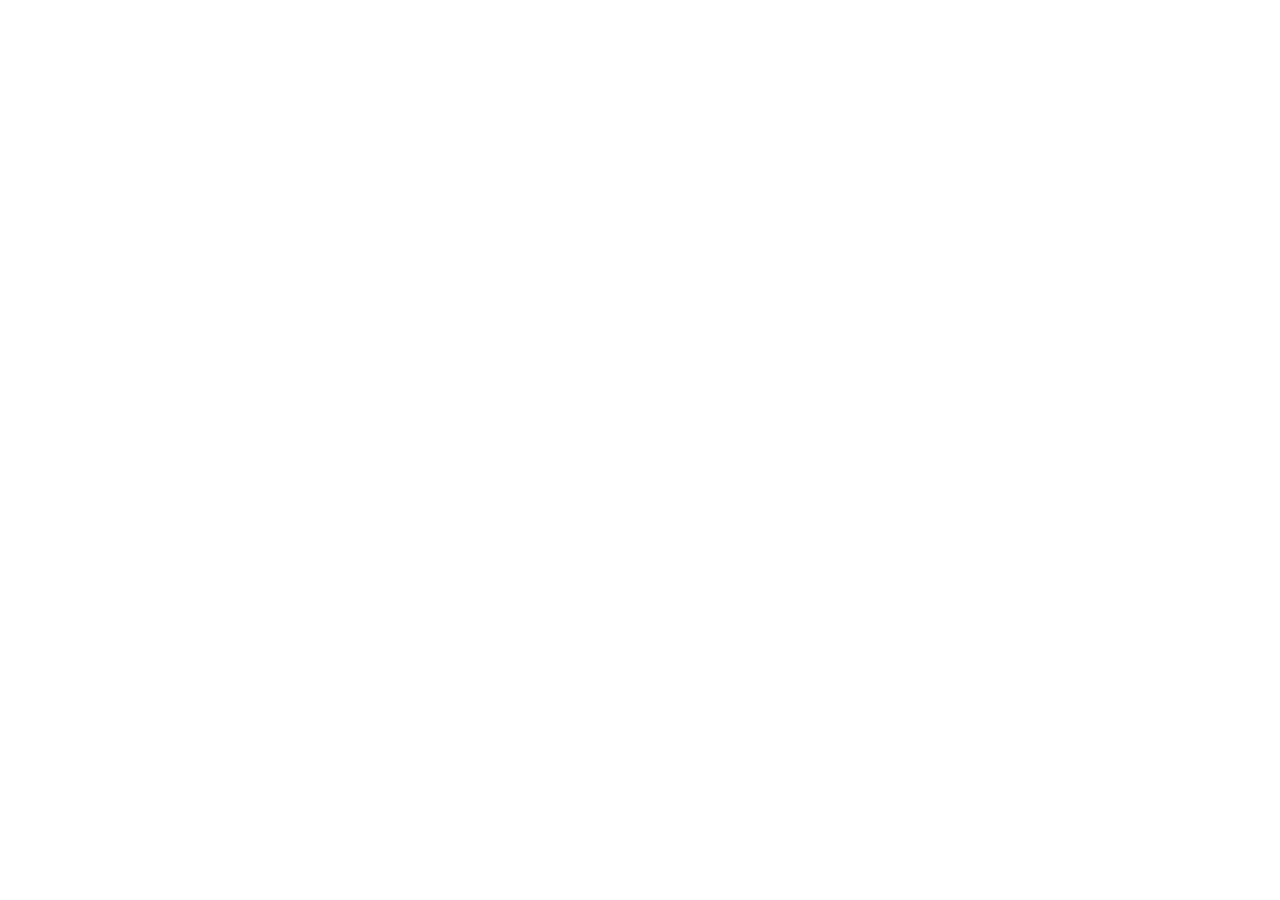
==== hivebook.html @ 32e5850c "add hivebook page and style file" ====
<!DOCTYPE html>
<html lang="en">
  <head>
    <meta charset="UTF-8">
    <meta name="viewport" content="width=device-width, initial-scale=1.0">
    <title>Hivebook - Heritage Hive</title>
  </head>
  <body>

  </body>
</html>
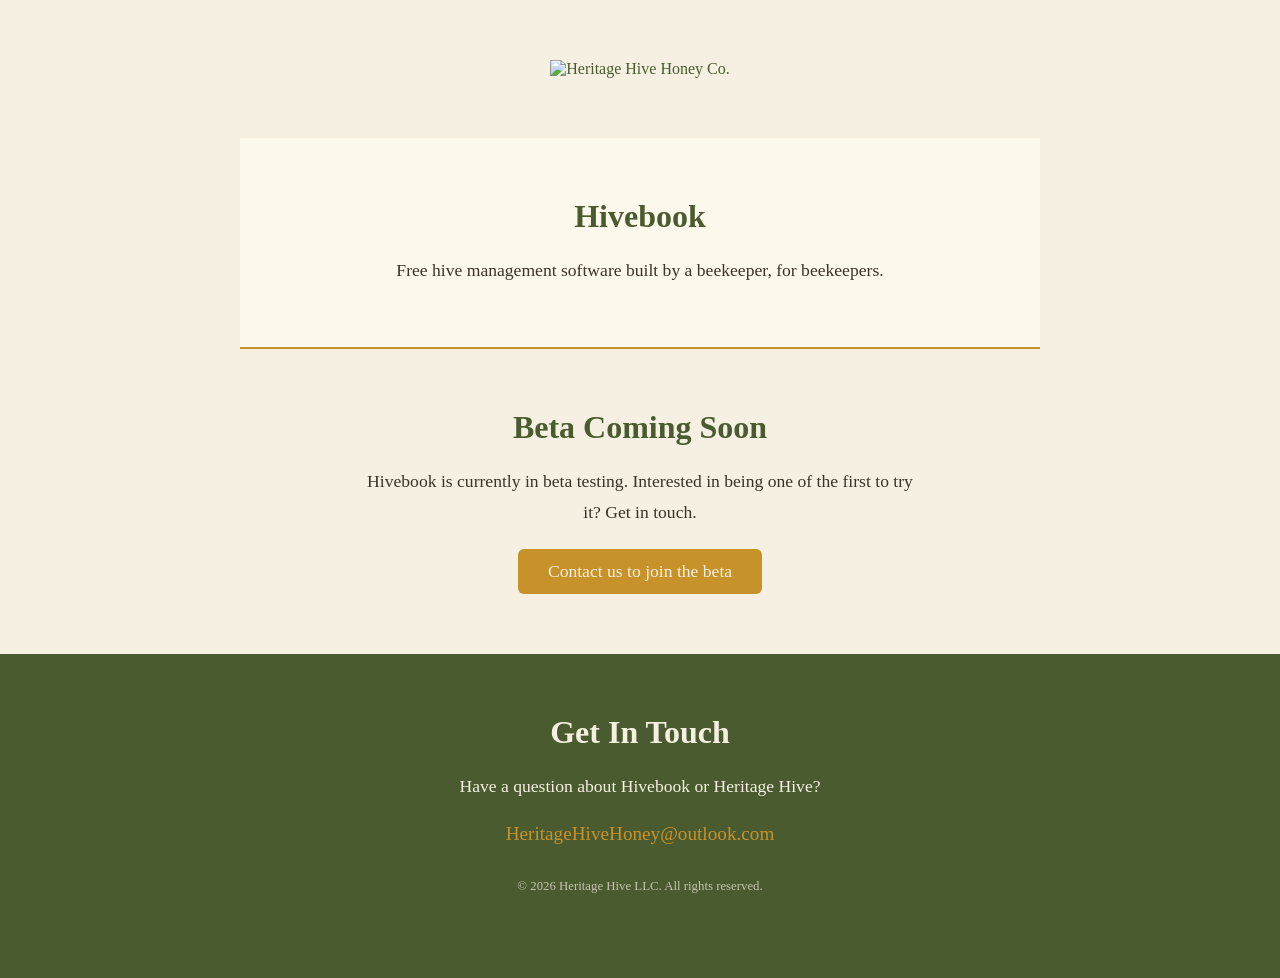
==== commit 99e1d67d: "add nav bar" ====
--- a/hivebook.html
+++ b/hivebook.html
@@ -4,8 +4,29 @@
     <meta charset="UTF-8">
     <meta name="viewport" content="width=device-width, initial-scale=1.0">
     <title>Hivebook - Heritage Hive</title>
+    <link rel="stylesheet" href="styles.css">
   </head>
   <body>
+    <header>
+        <img src="logo.png" alt="Heritage Hive Honey Co.">
+    </header>
 
+    <section id="hivebook-hero">
+        <h2>Hivebook</h2>
+        <p>Free hive management software built by a beekeeper, for beekeepers.</p>
+    </section>
+
+    <section id="hivebook-beta">
+        <h2>Beta Coming Soon</h2>
+        <p>Hivebook is currently in beta testing. Interested in being one of the first to try it? Get in touch.</p>
+        <a href="mailto:HeritageHiveHoney@outlook.com">Contact us to join the beta</a>
+    </section>
+
+    <footer>
+        <h2>Get In Touch</h2>
+        <p>Have a question about Hivebook or Heritage Hive?</p>
+        <a href="mailto:HeritageHiveHoney@outlook.com">HeritageHiveHoney@outlook.com</a>
+        <p class="copyright">© 2026 Heritage Hive LLC. All rights reserved.</p>
+    </footer>
   </body>
 </html>
--- a/styles.css
+++ b/styles.css
@@ -0,0 +1,143 @@
+*{
+    margin: 0;
+    padding: 0;
+    box-sizing: border-box;
+}
+
+body {
+background-color: #F5F0E1;
+color: #4A5C2F;
+font-family: Georgia, serif;
+}
+
+header {
+    text-align: center;
+    padding: 60px 20px;
+}
+
+header img {
+    width: 300px;
+}
+
+header p {
+    font-size: 1.3em;
+    margin-top: 10px;
+    color: #C8922A
+}
+
+section {
+    max-width: 800px;
+    margin: 0 auto;
+    padding: 60px 20px;
+    text-align: center;
+}
+
+h2 {
+    font-size: 2em;
+    margin-bottom: 20px;
+    color: #4A5C2F;
+}
+
+p {
+    font-size: 1.1em;
+    line-height: 1.8;
+    color: #3B3228;
+}
+
+.cards {
+    display: flex;
+    gap: 20px;
+    justify-content: center;
+    flex-wrap: wrap;
+}
+
+.card {
+    background-color: #FDF8EC;
+    border: 1px solid #C8922A;
+    border-radius: 8px;
+    padding: 30px 20px;
+    width: 220px;
+}
+
+.card h3 {
+    margin-bottom: 10px;
+    color: #4A5C2F;
+}
+
+footer {
+    background-color: #4A5C2F;
+    color: #F5F0E1;
+    text-align: center;
+    padding: 60px 20px;
+}
+
+footer h2{
+    color: #F5F0E1;
+    margin-bottom: 20px;
+}
+
+footer p {
+    color: #F5F0E1;
+    margin-bottom: 20px;
+}
+
+footer a {
+    color: #C8922A;
+    font-size: 1.2em;
+    text-decoration: none;
+}
+
+footer a:hover {
+    text-decoration: underline;
+}
+
+footer .copyright {
+    margin-top: 30px;
+    font-size: 0.8em;
+    opacity: 0.7;
+}
+
+#hivebook-hero {
+    background-color: #FDF8EC;
+    border-bottom: 2px solid #C8922A;
+}
+
+#hivebook-beta {
+    max-width: 600px;
+    margin: 0 auto;
+    padding: 60px 20px;
+    text-align: center;
+}
+
+#hivebook-beta a {
+    display: inline-block;
+    margin-top: 20px;
+    background-color: #C8922A;
+    color: #F5F0E1;
+    padding: 12px 30px;
+    border-radius: 6px;
+    text-decoration: none;
+    font-size: 1.1em;
+}
+
+#hivebook-beta a:hover {
+    background-color: #4A5C2F;
+}
+/* Navigation Bar */
+nav {
+    background-color: #4A5C2F;
+    padding: 15px 30px;
+    text-align: center;
+}
+
+nav a {
+    color: #F5F0E1;
+    text-decoration: none;
+    margin: 0 20px;
+    font-size: 1.1em;
+    letter-spacing: 0.05em;
+}
+
+nav a:hover {
+    color: #C8922A;
+}
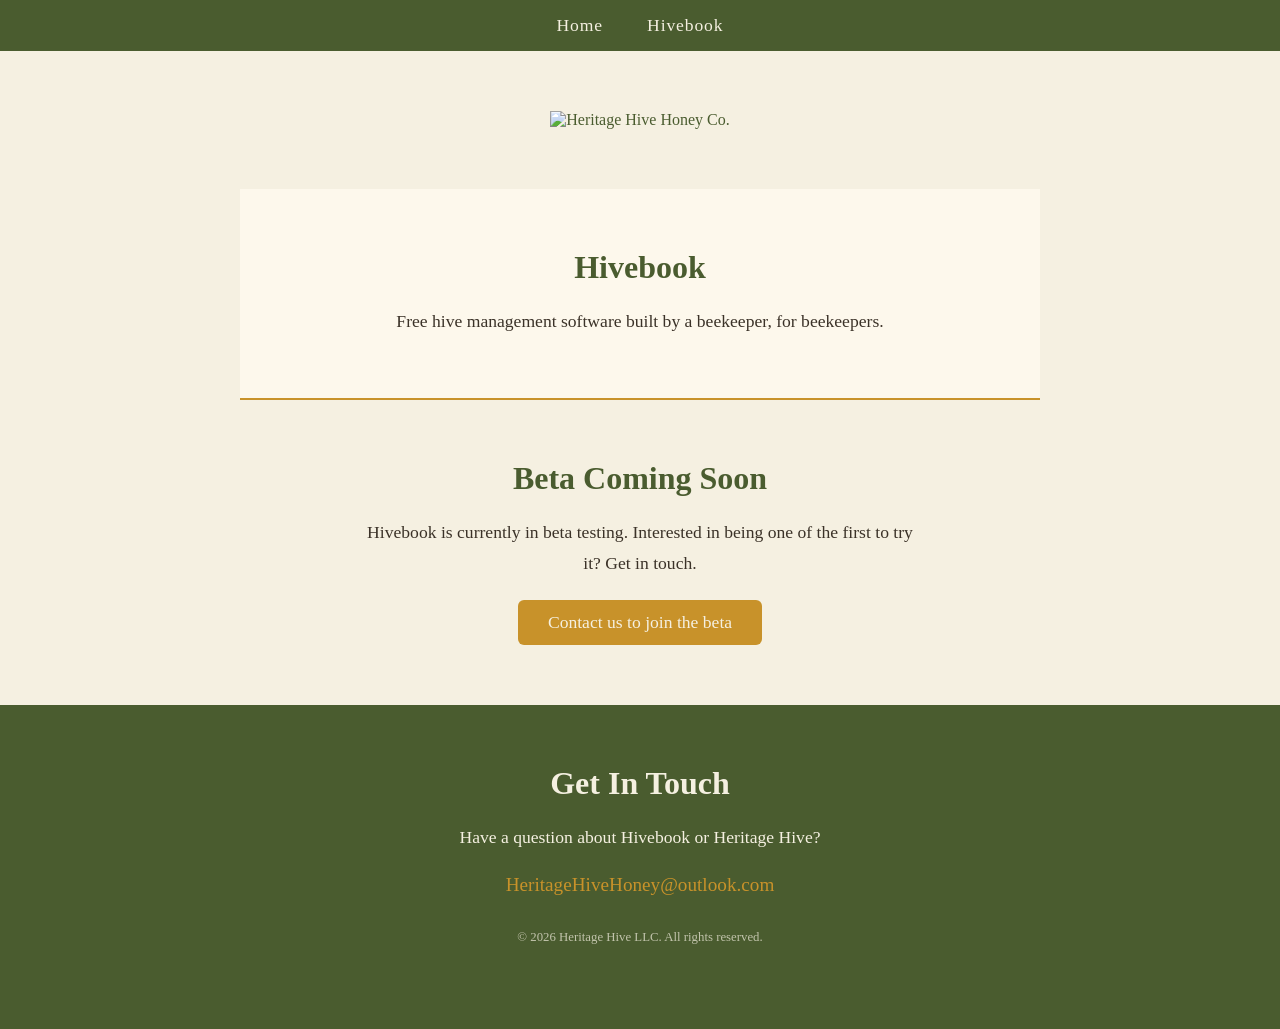
==== commit cd67ed41: "expanded nav bar" ====
--- a/hivebook.html
+++ b/hivebook.html
@@ -7,6 +7,10 @@
     <link rel="stylesheet" href="styles.css">
   </head>
   <body>
+    <nav>
+        <a href="index.html">Home</a> 
+        <a href="hivebook.html">Hivebook</a>
+    </nav>
     <header>
         <img src="logo.png" alt="Heritage Hive Honey Co.">
     </header>
